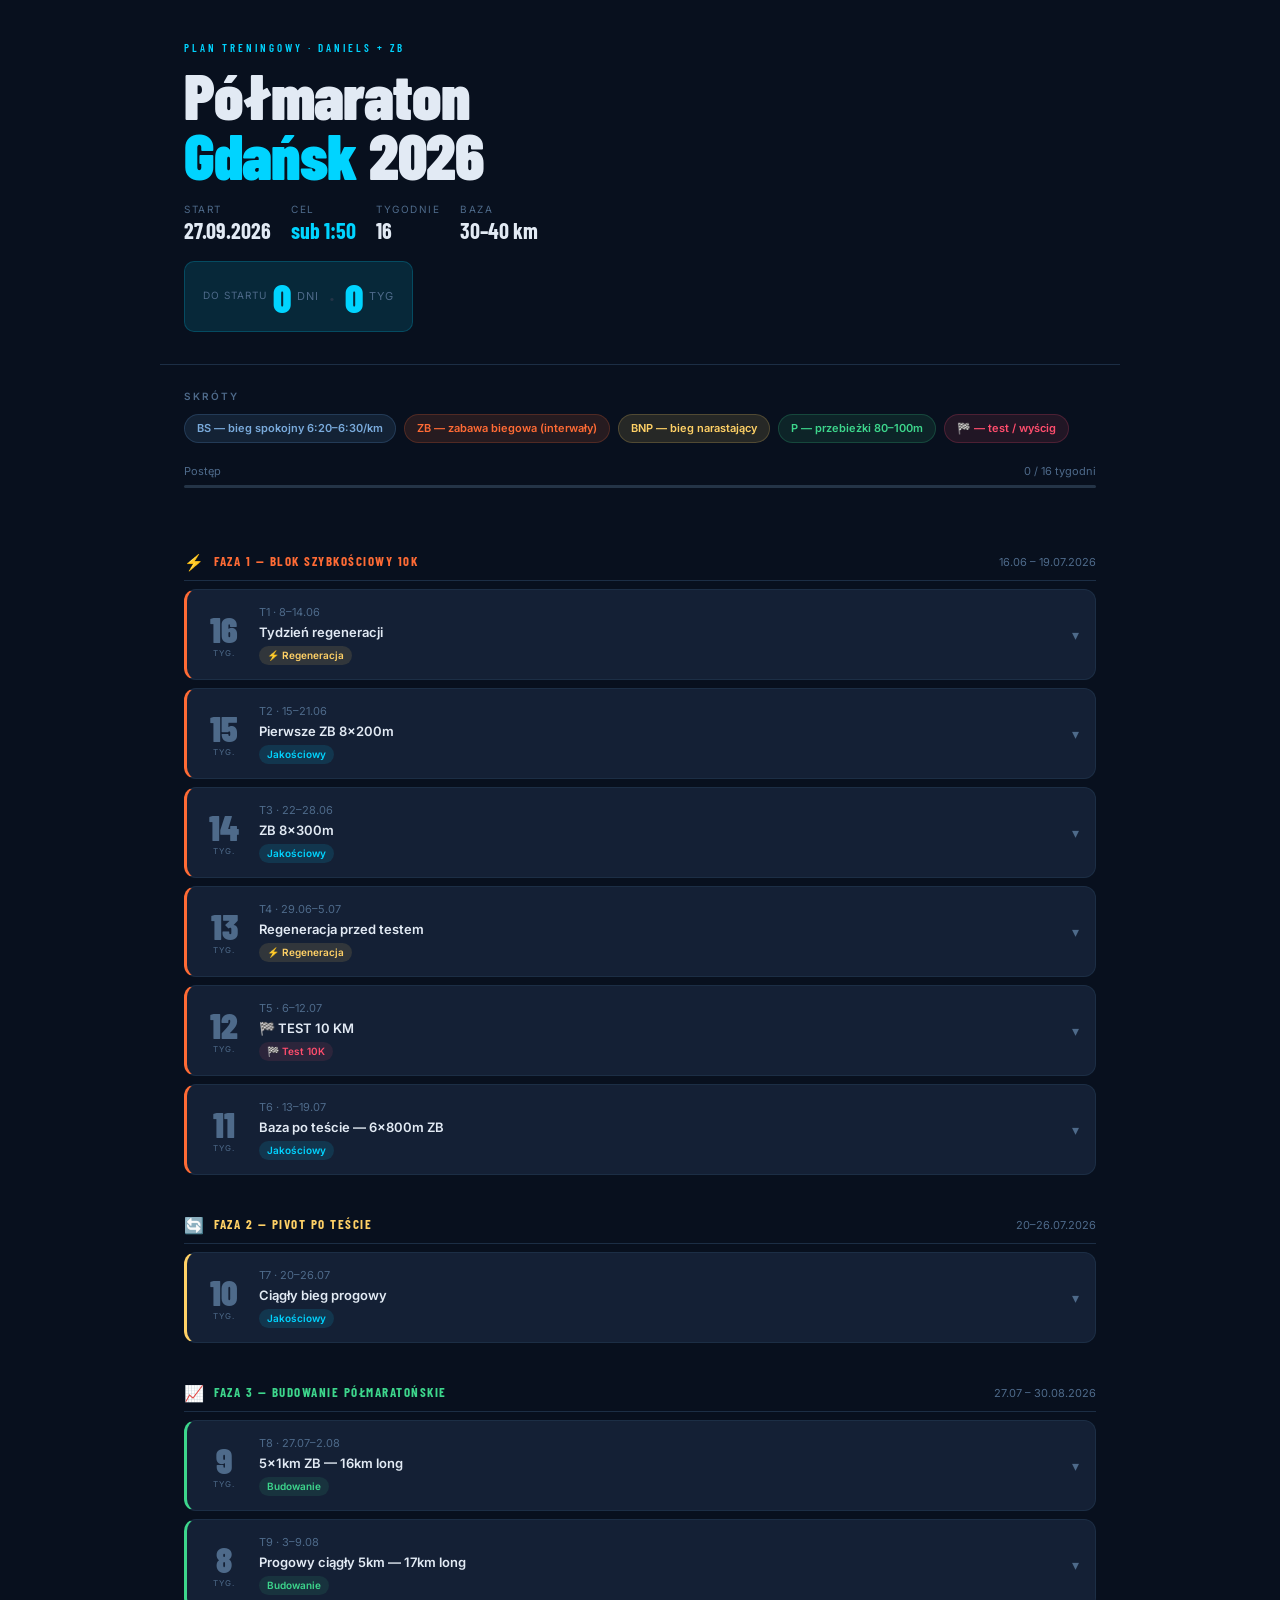
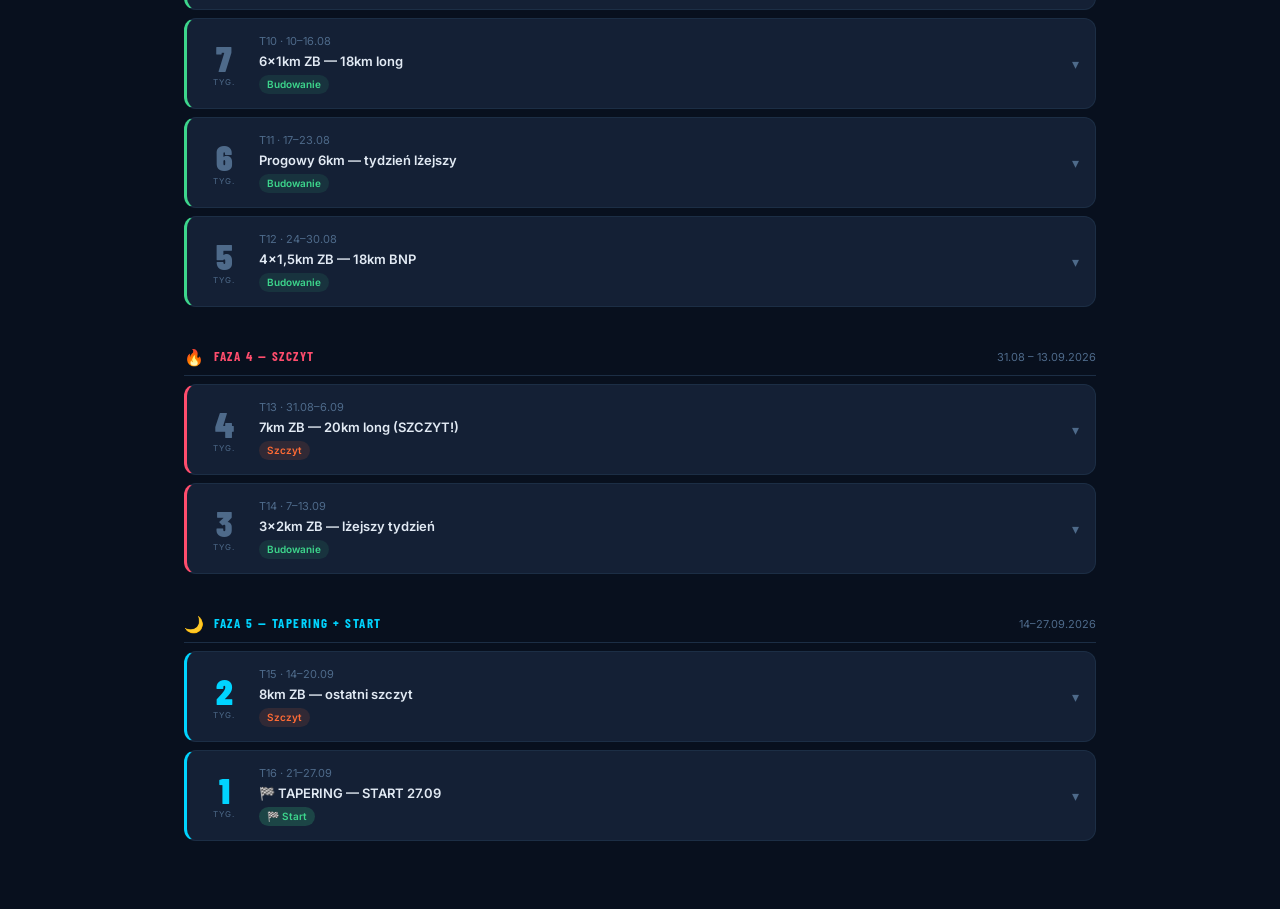
==== index.html @ 8abbd0eb "Inicjalizacja projektu." ====
<!DOCTYPE html>
<html lang="pl">
<head>
<meta charset="UTF-8">
<meta name="viewport" content="width=device-width, initial-scale=1.0">
<title>Półmaraton Gdański 2026 — Plan Treningowy</title>
<link rel="preconnect" href="https://fonts.googleapis.com">
<link href="https://fonts.googleapis.com/css2?family=Barlow+Condensed:wght@400;600;700;900&family=Inter:wght@400;500;600&display=swap" rel="stylesheet">
<link rel="stylesheet" href="css/base.css">
<link rel="stylesheet" href="css/header.css">
<link rel="stylesheet" href="css/plan.css">
</head>
<body>

<header class="site-header">
  <div class="eyebrow">Plan treningowy · Daniels + ZB</div>
  <h1>Półmaraton<br><em>Gdańsk</em> 2026</h1>

  <div class="header-meta">
    <div class="meta-item">
      <span class="meta-label">Start</span>
      <span class="meta-value">27.09.2026</span>
    </div>
    <div class="meta-item">
      <span class="meta-label">Cel</span>
      <span class="meta-value accent">sub 1:50</span>
    </div>
    <div class="meta-item">
      <span class="meta-label">Tygodnie</span>
      <span class="meta-value">16</span>
    </div>
    <div class="meta-item">
      <span class="meta-label">Baza</span>
      <span class="meta-value">30–40 km</span>
    </div>
  </div>

  <div class="countdown">
    <div>
      <div style="font-size:10px;color:var(--muted);text-transform:uppercase;letter-spacing:1px;margin-bottom:2px">do startu</div>
    </div>
    <div class="cd-num" id="cd-days">—</div>
    <div class="cd-unit">dni</div>
    <div class="cd-sep">·</div>
    <div class="cd-num" id="cd-weeks">—</div>
    <div class="cd-unit">tyg</div>
  </div>
</header>

<div class="legend">
  <div class="legend-title">Skróty</div>
  <div class="legend-grid">
    <span class="legend-chip chip-bs">BS — bieg spokojny 6:20–6:30/km</span>
    <span class="legend-chip chip-zb">ZB — zabawa biegowa (interwały)</span>
    <span class="legend-chip chip-bnp">BNP — bieg narastający</span>
    <span class="legend-chip chip-p">P — przebieżki 80–100m</span>
    <span class="legend-chip chip-test">🏁 — test / wyścig</span>
  </div>
</div>

<div class="progress-wrap">
  <div class="progress-labels">
    <span>Postęp</span>
    <span id="prog-text">0 / 16 tygodni</span>
  </div>
  <div class="progress-track">
    <div class="progress-fill" id="prog-fill" style="width:0%"></div>
  </div>
</div>

<main class="plan" id="plan"></main>

<script type="module" src="js/main.js"></script>
</body>
</html>
---- css/base.css ----
*, *::before, *::after { box-sizing: border-box; margin: 0; padding: 0; }

:root {
  --bg:         #08101E;
  --surface:    #0F1B2D;
  --card:       #142035;
  --border:     #1C2E45;
  --cyan:       #00D4FF;
  --cyan-dim:   rgba(0,212,255,0.12);
  --orange:     #FF6B35;
  --orange-dim: rgba(255,107,53,0.12);
  --green:      #3DD68C;
  --green-dim:  rgba(61,214,140,0.1);
  --yellow:     #FFD166;
  --yellow-dim: rgba(255,209,102,0.12);
  --red:        #FF4D6D;
  --red-dim:    rgba(255,77,109,0.1);
  --text:       #E2EAF4;
  --muted:      #4E6A8A;
  --subtle:     #243447;
}

body {
  background: var(--bg);
  color: var(--text);
  font-family: 'Inter', sans-serif;
  font-size: 14px;
  line-height: 1.5;
}

@media (prefers-reduced-motion: reduce) {
  * { transition: none !important; animation: none !important; }
}
---- css/header.css ----
/* ── HEADER ── */
.site-header {
  padding: 40px 24px 32px;
  max-width: 960px;
  margin: 0 auto;
  border-bottom: 1px solid var(--border);
}

.eyebrow {
  font-family: 'Barlow Condensed', sans-serif;
  font-size: 11px;
  font-weight: 600;
  letter-spacing: 3px;
  text-transform: uppercase;
  color: var(--cyan);
  margin-bottom: 8px;
}

h1 {
  font-family: 'Barlow Condensed', sans-serif;
  font-size: clamp(32px, 7vw, 64px);
  font-weight: 900;
  line-height: 0.95;
  letter-spacing: -1px;
  color: var(--text);
  margin-bottom: 16px;
}

h1 em {
  font-style: normal;
  color: var(--cyan);
}

.header-meta {
  display: flex;
  flex-wrap: wrap;
  gap: 20px;
  margin-top: 16px;
}

.meta-item {
  display: flex;
  flex-direction: column;
  gap: 2px;
}

.meta-label {
  font-size: 10px;
  text-transform: uppercase;
  letter-spacing: 1.5px;
  color: var(--muted);
}

.meta-value {
  font-family: 'Barlow Condensed', sans-serif;
  font-size: 22px;
  font-weight: 700;
  color: var(--text);
  line-height: 1;
}

.meta-value.accent { color: var(--cyan); }

/* ── COUNTDOWN ── */
.countdown {
  display: flex;
  align-items: center;
  gap: 6px;
  margin-top: 20px;
  padding: 12px 18px;
  background: var(--cyan-dim);
  border: 1px solid rgba(0,212,255,0.2);
  border-radius: 10px;
  width: fit-content;
}

.cd-num {
  font-family: 'Barlow Condensed', sans-serif;
  font-size: 40px;
  font-weight: 900;
  color: var(--cyan);
  line-height: 1;
}

.cd-unit {
  font-size: 11px;
  color: var(--muted);
  text-transform: uppercase;
  letter-spacing: 1px;
}

.cd-sep {
  font-family: 'Barlow Condensed', sans-serif;
  font-size: 30px;
  color: var(--subtle);
  margin: 0 4px;
}

/* ── LEGEND ── */
.legend {
  max-width: 960px;
  margin: 0 auto;
  padding: 24px 24px 0;
}

.legend-title {
  font-size: 10px;
  font-weight: 600;
  letter-spacing: 2px;
  text-transform: uppercase;
  color: var(--muted);
  margin-bottom: 10px;
}

.legend-grid {
  display: flex;
  flex-wrap: wrap;
  gap: 8px;
}

.legend-chip {
  padding: 5px 12px;
  border-radius: 20px;
  font-size: 11px;
  font-weight: 600;
  border: 1px solid transparent;
}

.chip-bs   { background: rgba(100,160,220,0.12); color: #7AABDC; border-color: rgba(100,160,220,0.2); }
.chip-zb   { background: var(--orange-dim); color: var(--orange); border-color: rgba(255,107,53,0.2); }
.chip-bnp  { background: var(--yellow-dim); color: var(--yellow); border-color: rgba(255,209,102,0.2); }
.chip-p    { background: var(--green-dim); color: var(--green); border-color: rgba(61,214,140,0.2); }
.chip-test { background: var(--red-dim); color: var(--red); border-color: rgba(255,77,109,0.2); }

/* ── PROGRESS ── */
.progress-wrap {
  max-width: 960px;
  margin: 20px auto 0;
  padding: 0 24px;
}

.progress-labels {
  display: flex;
  justify-content: space-between;
  font-size: 11px;
  color: var(--muted);
  margin-bottom: 6px;
}

.progress-track {
  height: 3px;
  background: var(--subtle);
  border-radius: 3px;
  overflow: hidden;
}

.progress-fill {
  height: 100%;
  background: linear-gradient(90deg, var(--cyan), var(--green));
  border-radius: 3px;
  transition: width .6s ease;
}

/* ── RESPONSIVE ── */
@media (max-width: 520px) {
  h1 { font-size: 36px; }
  .header-meta { gap: 14px; }
}
---- css/plan.css ----
/* ── FAZY ── */
.plan {
  max-width: 960px;
  margin: 0 auto;
  padding: 24px 24px 60px;
}

.phase-header {
  display: flex;
  align-items: center;
  gap: 10px;
  padding: 10px 0 6px;
  margin-top: 28px;
  margin-bottom: 8px;
  border-bottom: 1px solid var(--border);
}

.phase-icon {
  font-size: 16px;
}

.phase-title {
  font-family: 'Barlow Condensed', sans-serif;
  font-size: 13px;
  font-weight: 700;
  letter-spacing: 1.5px;
  text-transform: uppercase;
}

.phase-1 .phase-title { color: var(--orange); }
.phase-2 .phase-title { color: var(--yellow); }
.phase-3 .phase-title { color: var(--green); }
.phase-4 .phase-title { color: var(--red); }
.phase-5 .phase-title { color: var(--cyan); }

.p1.phase-header .phase-title { color: var(--orange); }
.p2.phase-header .phase-title { color: var(--yellow); }
.p3.phase-header .phase-title { color: var(--green); }
.p4.phase-header .phase-title { color: var(--red); }
.p5.phase-header .phase-title { color: var(--cyan); }

/* ── WEEK CARD ── */
.week-card {
  background: var(--card);
  border: 1px solid var(--border);
  border-radius: 12px;
  margin-bottom: 8px;
  overflow: hidden;
  transition: border-color .2s;
}

.week-card:hover { border-color: var(--subtle); }
.week-card.current { border-color: var(--cyan); box-shadow: 0 0 0 1px var(--cyan-dim), 0 4px 20px rgba(0,212,255,.06); }
.week-card.done { opacity: .45; }

.week-card.p1 { border-left: 3px solid var(--orange); }
.week-card.p2 { border-left: 3px solid var(--yellow); }
.week-card.p3 { border-left: 3px solid var(--green); }
.week-card.p4 { border-left: 3px solid var(--red); }
.week-card.p5 { border-left: 3px solid var(--cyan); }

.week-header {
  display: flex;
  align-items: center;
  gap: 14px;
  padding: 14px 16px;
  cursor: pointer;
  user-select: none;
}

.week-num {
  font-family: 'Barlow Condensed', sans-serif;
  font-size: 36px;
  font-weight: 900;
  color: var(--muted);
  line-height: 1;
  min-width: 42px;
  text-align: center;
}

.week-card.current .week-num { color: var(--cyan); }
.week-card.p5 .week-num { color: var(--cyan); }

.week-num-sub {
  font-size: 8px;
  text-transform: uppercase;
  letter-spacing: 1px;
  color: var(--muted);
  text-align: center;
}

.week-meta {
  flex: 1;
}

.week-dates {
  font-size: 11px;
  color: var(--muted);
  margin-bottom: 2px;
}

.week-label {
  font-size: 13px;
  font-weight: 600;
  color: var(--text);
}

.week-badges {
  display: flex;
  gap: 5px;
  flex-wrap: wrap;
  margin-top: 4px;
}

.badge {
  font-size: 10px;
  font-weight: 600;
  padding: 2px 8px;
  border-radius: 20px;
}

.badge-regen  { background: var(--yellow-dim); color: var(--yellow); }
.badge-jak    { background: var(--cyan-dim); color: var(--cyan); }
.badge-bud    { background: var(--green-dim); color: var(--green); }
.badge-szczyt { background: var(--orange-dim); color: var(--orange); }
.badge-test   { background: var(--red-dim); color: var(--red); }
.badge-start  { background: rgba(61,214,140,.2); color: var(--green); }
.badge-now    { background: var(--cyan); color: var(--bg); }
.badge-done   { background: var(--subtle); color: var(--muted); }

.chevron {
  color: var(--muted);
  font-size: 14px;
  transition: transform .25s;
  flex-shrink: 0;
}

.week-card.open .chevron { transform: rotate(180deg); }

/* ── WEEK BODY ── */
.week-body {
  display: none;
  border-top: 1px solid var(--border);
  padding: 14px 16px 16px;
}

.week-card.open .week-body { display: block; }

.days-grid {
  display: grid;
  grid-template-columns: repeat(auto-fit, minmax(180px, 1fr));
  gap: 8px;
  margin-bottom: 10px;
}

.day-cell {
  background: var(--surface);
  border: 1px solid var(--border);
  border-radius: 8px;
  padding: 10px 12px;
}

.day-cell.rest {
  opacity: .35;
  background: transparent;
  border-style: dashed;
}

.day-cell.key {
  border-top: 2px solid var(--orange);
}

.day-cell.race {
  border-top: 2px solid var(--yellow);
  background: rgba(255,209,102,.04);
}

.day-name {
  font-size: 10px;
  font-weight: 600;
  letter-spacing: 1.5px;
  text-transform: uppercase;
  color: var(--muted);
  margin-bottom: 6px;
}

.day-content {
  font-size: 12px;
  color: var(--text);
  line-height: 1.55;
  white-space: pre-line;
}

.done-btn {
  background: none;
  border: 1px solid var(--subtle);
  color: var(--muted);
  font-size: 11px;
  font-family: 'Inter', sans-serif;
  padding: 5px 14px;
  border-radius: 6px;
  cursor: pointer;
  transition: all .2s;
}

.done-btn:hover { border-color: var(--green); color: var(--green); }
.week-card.done .done-btn { border-color: var(--green); color: var(--green); background: var(--green-dim); }

/* ── RESPONSIVE ── */
@media (max-width: 520px) {
  .days-grid { grid-template-columns: 1fr 1fr; }
}
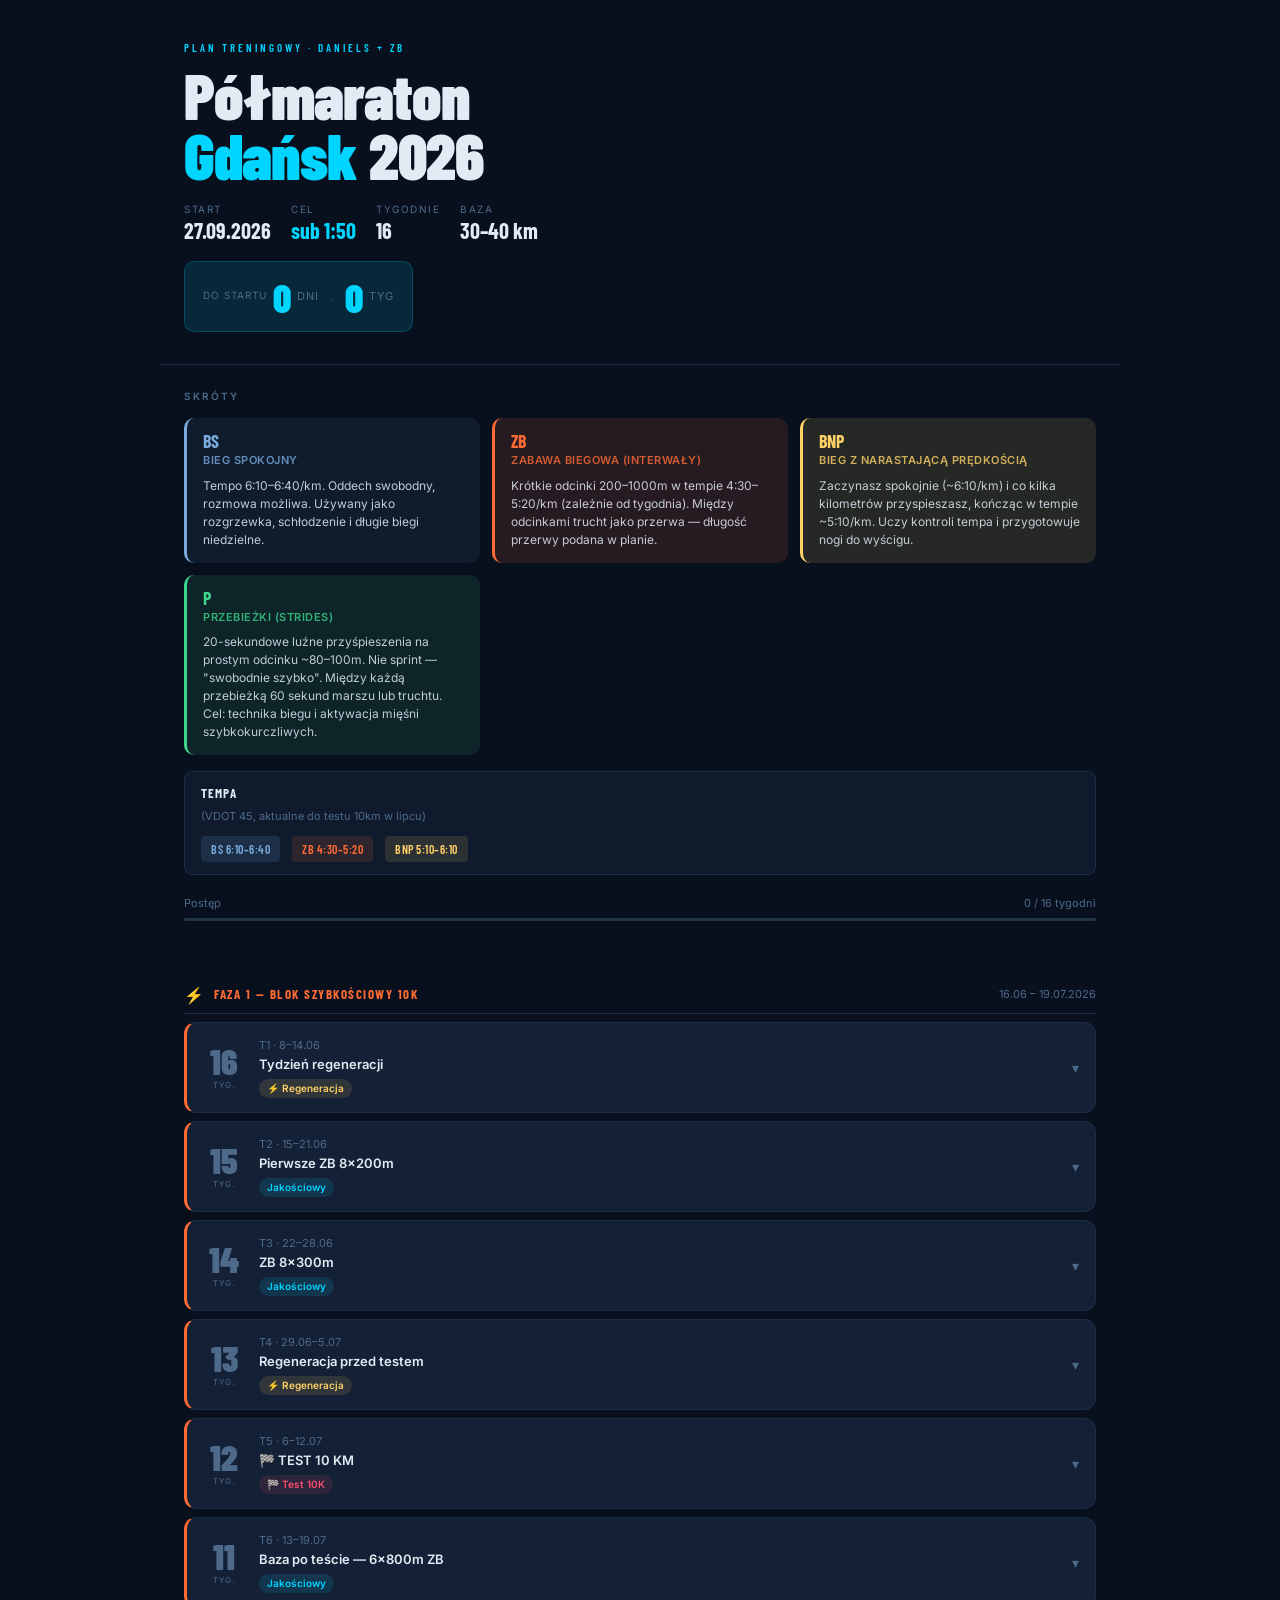
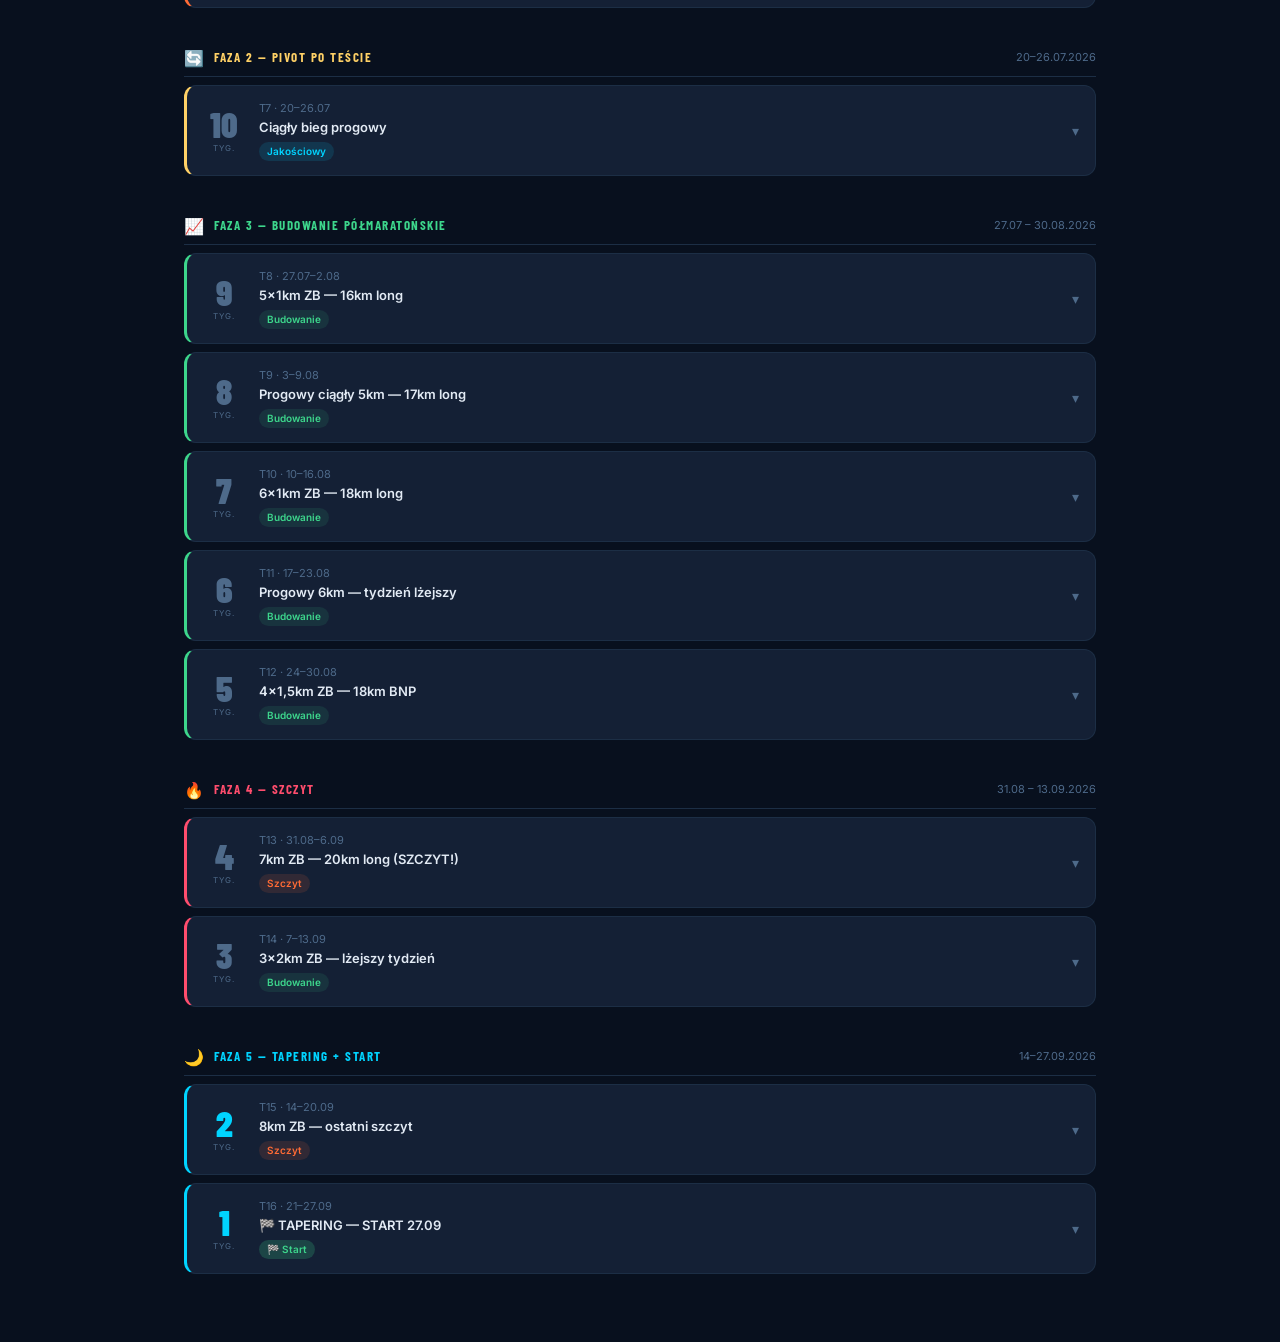
==== commit 23d59412: "Legenda dodana do strony" ====
--- a/index.html
+++ b/index.html
@@ -4,6 +4,10 @@
 <meta charset="UTF-8">
 <meta name="viewport" content="width=device-width, initial-scale=1.0">
 <title>Półmaraton Gdański 2026 — Plan Treningowy</title>
+<link rel="icon" type="image/svg+xml" href="favicon.svg">
+<link rel="manifest" href="manifest.json">
+<link rel="apple-touch-icon" href="icon.png">
+<meta name="theme-color" content="#00D4FF">
 <link rel="preconnect" href="https://fonts.googleapis.com">
 <link href="https://fonts.googleapis.com/css2?family=Barlow+Condensed:wght@400;600;700;900&family=Inter:wght@400;500;600&display=swap" rel="stylesheet">
 <link rel="stylesheet" href="css/base.css">
@@ -49,12 +53,34 @@
 
 <div class="legend">
   <div class="legend-title">Skróty</div>
-  <div class="legend-grid">
-    <span class="legend-chip chip-bs">BS — bieg spokojny 6:20–6:30/km</span>
-    <span class="legend-chip chip-zb">ZB — zabawa biegowa (interwały)</span>
-    <span class="legend-chip chip-bnp">BNP — bieg narastający</span>
-    <span class="legend-chip chip-p">P — przebieżki 80–100m</span>
-    <span class="legend-chip chip-test">🏁 — test / wyścig</span>
+  <div class="legend-cards">
+    <div class="legend-card card-bs">
+      <div class="legend-abbr">BS</div>
+      <div class="legend-name">bieg spokojny</div>
+      <div class="legend-desc">Tempo 6:10–6:40/km. Oddech swobodny, rozmowa możliwa. Używany jako rozgrzewka, schłodzenie i długie biegi niedzielne.</div>
+    </div>
+    <div class="legend-card card-zb">
+      <div class="legend-abbr">ZB</div>
+      <div class="legend-name">zabawa biegowa (interwały)</div>
+      <div class="legend-desc">Krótkie odcinki 200–1000m w tempie 4:30–5:20/km (zależnie od tygodnia). Między odcinkami trucht jako przerwa — długość przerwy podana w planie.</div>
+    </div>
+    <div class="legend-card card-bnp">
+      <div class="legend-abbr">BNP</div>
+      <div class="legend-name">bieg z narastającą prędkością</div>
+      <div class="legend-desc">Zaczynasz spokojnie (~6:10/km) i co kilka kilometrów przyspieszasz, kończąc w tempie ~5:10/km. Uczy kontroli tempa i przygotowuje nogi do wyścigu.</div>
+    </div>
+    <div class="legend-card card-p">
+      <div class="legend-abbr">P</div>
+      <div class="legend-name">przebieżki (strides)</div>
+      <div class="legend-desc">20-sekundowe luźne przyśpieszenia na prostym odcinku ~80–100m. Nie sprint — "swobodnie szybko". Między każdą przebieżką 60 sekund marszu lub truchtu. Cel: technika biegu i aktywacja mięśni szybkokurczliwych.</div>
+    </div>
+  </div>
+  <div class="legend-paces">
+    <span class="legend-paces-label">Tempa</span>
+    <span class="legend-paces-note">(VDOT 45, aktualne do testu 10km w lipcu)</span>
+    <span class="pace-chip pace-bs">BS 6:10–6:40</span>
+    <span class="pace-chip pace-zb">ZB 4:30–5:20</span>
+    <span class="pace-chip pace-bnp">BNP 5:10–6:10</span>
   </div>
 </div>
 
--- a/css/header.css
+++ b/css/header.css
@@ -109,28 +109,126 @@
   letter-spacing: 2px;
   text-transform: uppercase;
   color: var(--muted);
-  margin-bottom: 10px;
-}
-
-.legend-grid {
+  margin-bottom: 14px;
+}
+
+.legend-cards {
+  display: grid;
+  grid-template-columns: repeat(auto-fit, minmax(220px, 1fr));
+  gap: 12px;
+}
+
+.legend-card {
+  padding: 14px 16px;
+  border-radius: 10px;
+  border-left: 3px solid;
+}
+
+.legend-abbr {
+  font-family: 'Barlow Condensed', sans-serif;
+  font-size: 18px;
+  font-weight: 700;
+  line-height: 1;
+}
+
+.legend-name {
+  font-size: 11px;
+  font-weight: 600;
+  text-transform: uppercase;
+  letter-spacing: 0.5px;
+  margin-top: 2px;
+  opacity: 0.8;
+}
+
+.legend-desc {
+  font-size: 12px;
+  line-height: 1.5;
+  color: var(--text);
+  margin-top: 8px;
+  opacity: 0.85;
+}
+
+.card-bs {
+  background: rgba(100,160,220,0.08);
+  border-color: #7AABDC;
+}
+.card-bs .legend-abbr,
+.card-bs .legend-name { color: #7AABDC; }
+
+.card-zb {
+  background: var(--orange-dim);
+  border-color: var(--orange);
+}
+.card-zb .legend-abbr,
+.card-zb .legend-name { color: var(--orange); }
+
+.card-bnp {
+  background: var(--yellow-dim);
+  border-color: var(--yellow);
+}
+.card-bnp .legend-abbr,
+.card-bnp .legend-name { color: var(--yellow); }
+
+.card-p {
+  background: var(--green-dim);
+  border-color: var(--green);
+}
+.card-p .legend-abbr,
+.card-p .legend-name { color: var(--green); }
+
+/* ── PACES SUMMARY ── */
+.legend-paces {
   display: flex;
   flex-wrap: wrap;
-  gap: 8px;
-}
-
-.legend-chip {
-  padding: 5px 12px;
-  border-radius: 20px;
-  font-size: 11px;
-  font-weight: 600;
-  border: 1px solid transparent;
-}
-
-.chip-bs   { background: rgba(100,160,220,0.12); color: #7AABDC; border-color: rgba(100,160,220,0.2); }
-.chip-zb   { background: var(--orange-dim); color: var(--orange); border-color: rgba(255,107,53,0.2); }
-.chip-bnp  { background: var(--yellow-dim); color: var(--yellow); border-color: rgba(255,209,102,0.2); }
-.chip-p    { background: var(--green-dim); color: var(--green); border-color: rgba(61,214,140,0.2); }
-.chip-test { background: var(--red-dim); color: var(--red); border-color: rgba(255,77,109,0.2); }
+  align-items: center;
+  gap: 8px 12px;
+  margin-top: 16px;
+  padding: 12px 16px;
+  background: var(--surface);
+  border: 1px solid var(--border);
+  border-radius: 8px;
+}
+
+.legend-paces-label {
+  font-family: 'Barlow Condensed', sans-serif;
+  font-size: 13px;
+  font-weight: 700;
+  color: var(--text);
+  text-transform: uppercase;
+  letter-spacing: 1px;
+}
+
+.legend-paces-note {
+  font-size: 11px;
+  color: var(--muted);
+  flex-basis: 100%;
+  margin-top: -4px;
+  margin-bottom: 4px;
+}
+
+.pace-chip {
+  padding: 4px 10px;
+  border-radius: 4px;
+  font-size: 12px;
+  font-weight: 600;
+  font-family: 'Barlow Condensed', sans-serif;
+  letter-spacing: 0.5px;
+}
+
+.pace-bs {
+  background: rgba(100,160,220,0.15);
+  color: #7AABDC;
+}
+
+.pace-zb {
+  background: var(--orange-dim);
+  color: var(--orange);
+}
+
+.pace-bnp {
+  background: var(--yellow-dim);
+  color: var(--yellow);
+}
 
 /* ── PROGRESS ── */
 .progress-wrap {
@@ -165,4 +263,7 @@
 @media (max-width: 520px) {
   h1 { font-size: 36px; }
   .header-meta { gap: 14px; }
-}
+  .legend-cards { grid-template-columns: 1fr; }
+  .legend-paces { gap: 6px 10px; }
+  .pace-chip { font-size: 11px; padding: 3px 8px; }
+}
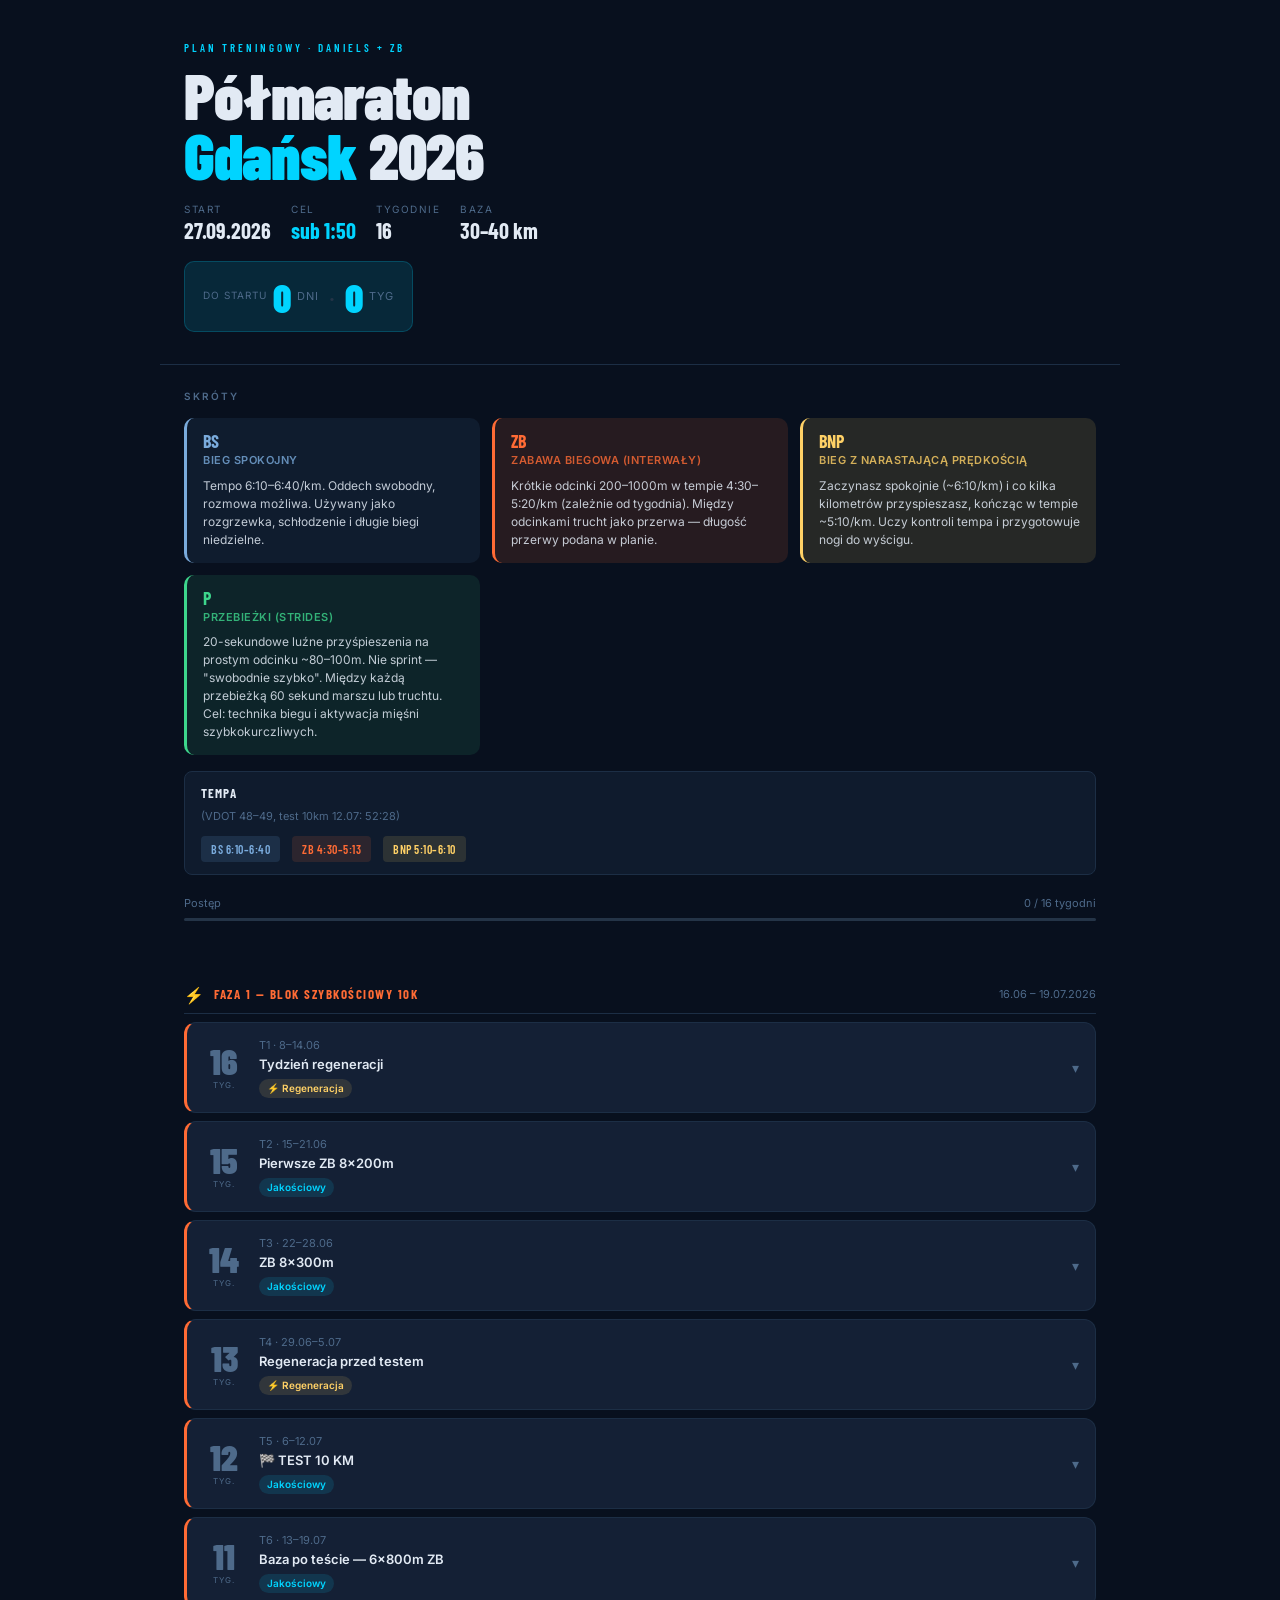
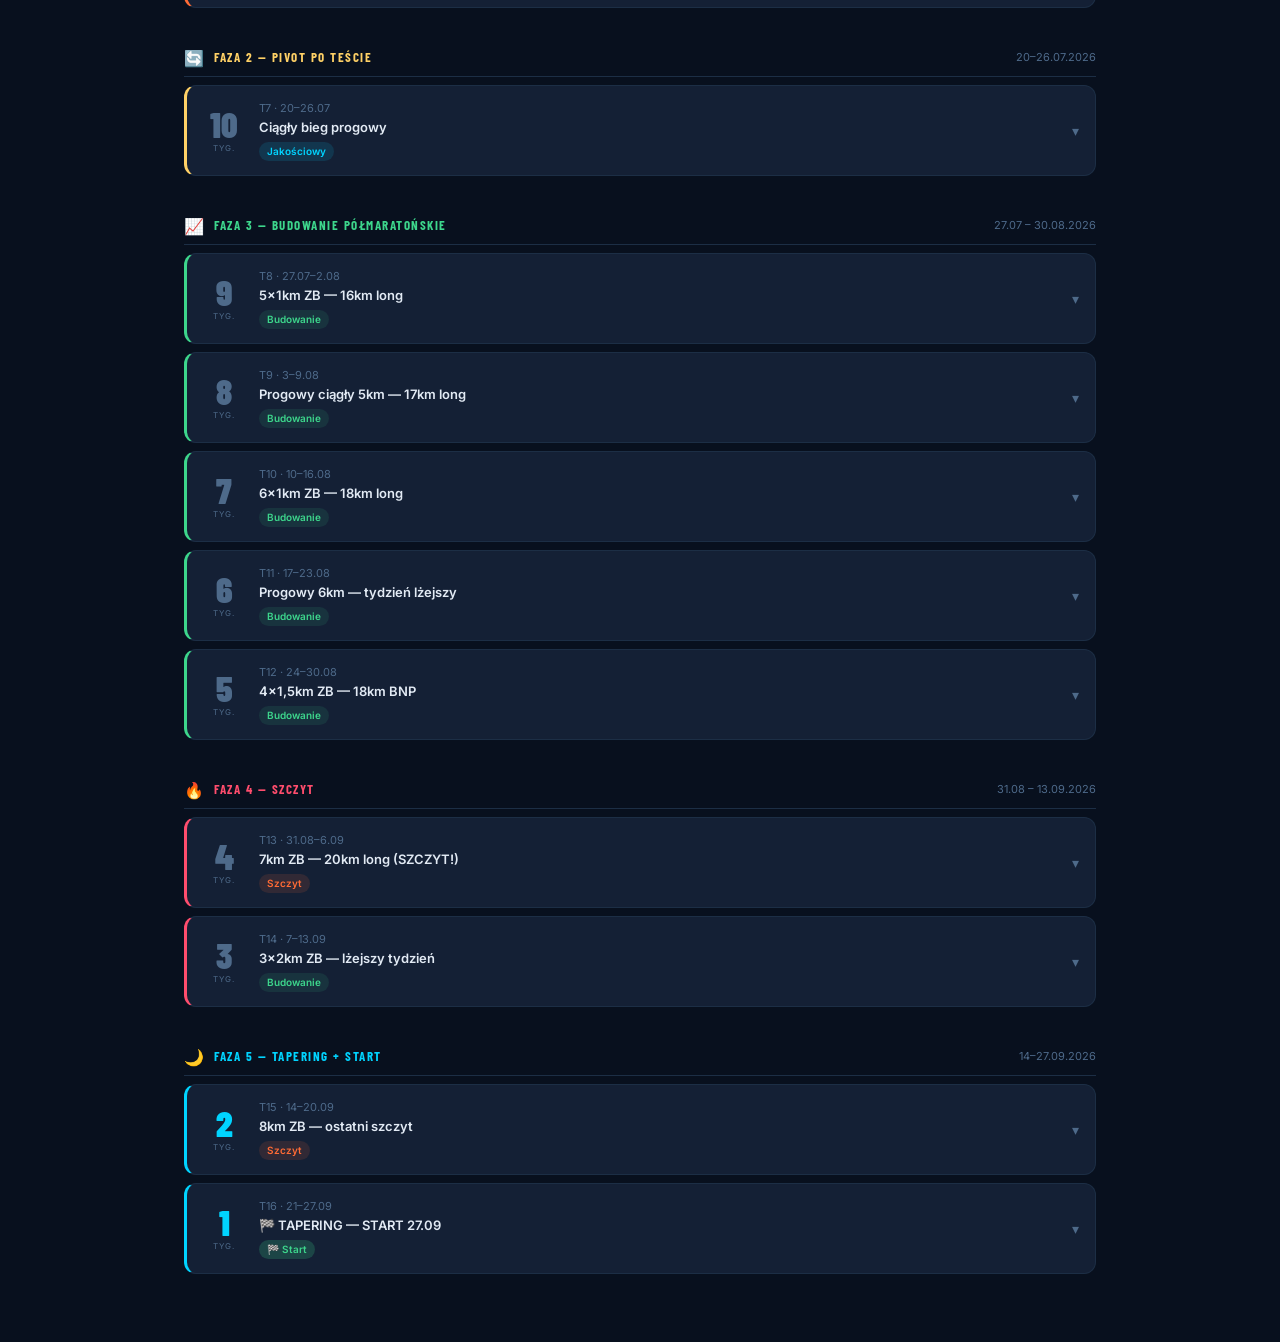
==== commit 4ca4bf7f: "Update training paces based on 10km test result (52:28, VDOT 48-49) Co-Authored-By: Claude Opus 4.5 " ====
--- a/index.html
+++ b/index.html
@@ -77,9 +77,9 @@
   </div>
   <div class="legend-paces">
     <span class="legend-paces-label">Tempa</span>
-    <span class="legend-paces-note">(VDOT 45, aktualne do testu 10km w lipcu)</span>
+    <span class="legend-paces-note">(VDOT 48–49, test 10km 12.07: 52:28)</span>
     <span class="pace-chip pace-bs">BS 6:10–6:40</span>
-    <span class="pace-chip pace-zb">ZB 4:30–5:20</span>
+    <span class="pace-chip pace-zb">ZB 4:30–5:13</span>
     <span class="pace-chip pace-bnp">BNP 5:10–6:10</span>
   </div>
 </div>
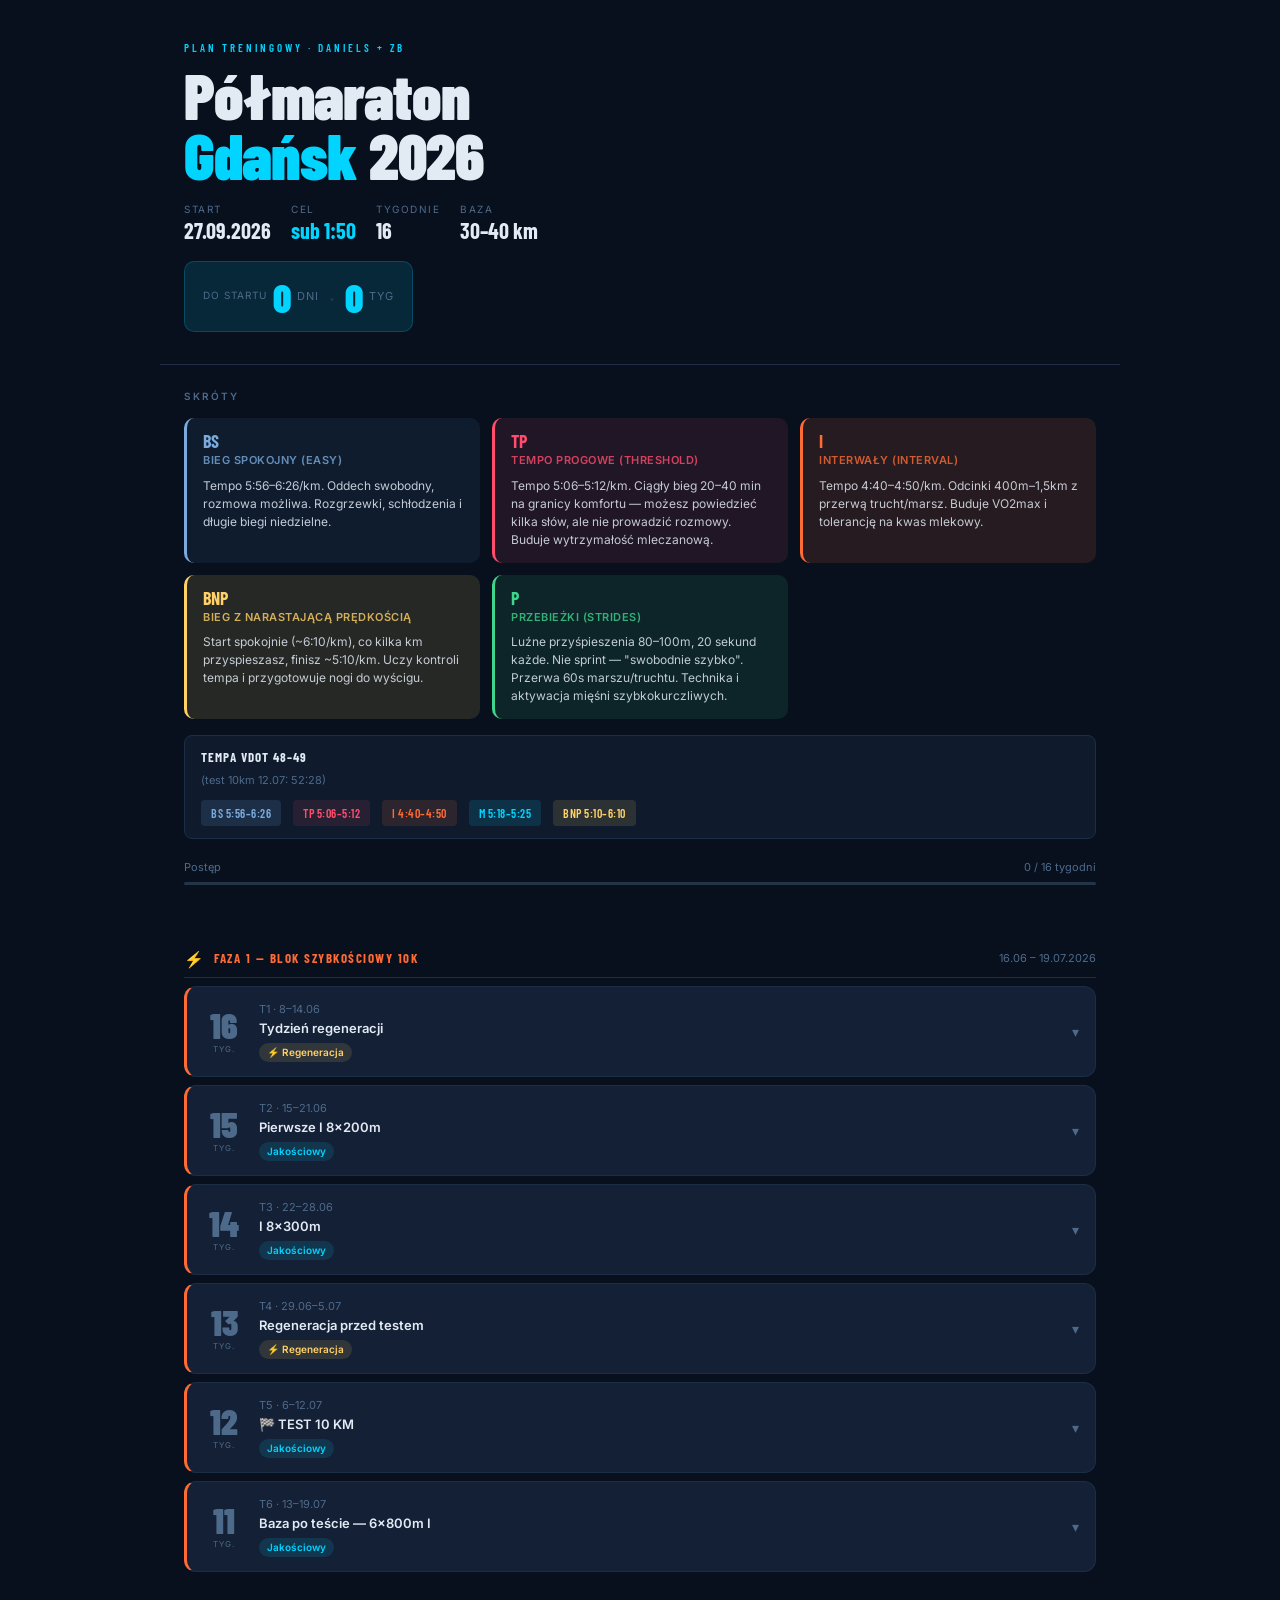
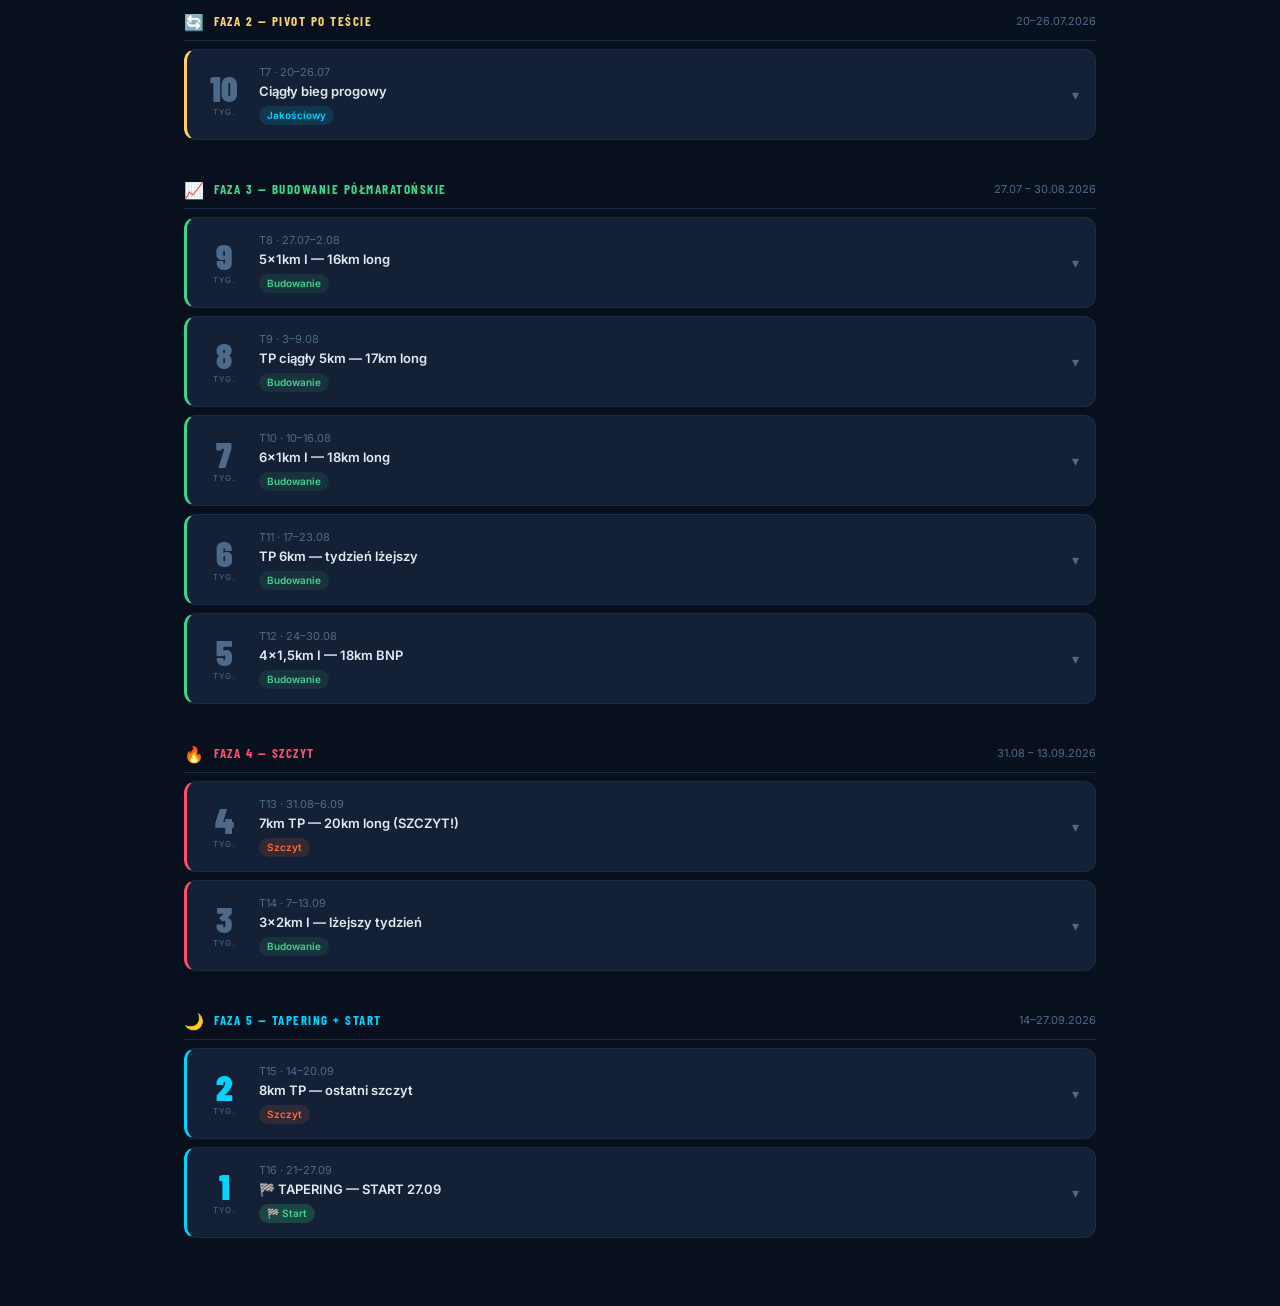
==== commit 0b4e7386: "Nowe definicje temp zgodnie z tym co wyszło na teście i metodą J. Danielsa" ====
--- a/index.html
+++ b/index.html
@@ -56,30 +56,37 @@
   <div class="legend-cards">
     <div class="legend-card card-bs">
       <div class="legend-abbr">BS</div>
-      <div class="legend-name">bieg spokojny</div>
-      <div class="legend-desc">Tempo 6:10–6:40/km. Oddech swobodny, rozmowa możliwa. Używany jako rozgrzewka, schłodzenie i długie biegi niedzielne.</div>
+      <div class="legend-name">bieg spokojny (Easy)</div>
+      <div class="legend-desc">Tempo 5:56–6:26/km. Oddech swobodny, rozmowa możliwa. Rozgrzewki, schłodzenia i długie biegi niedzielne.</div>
     </div>
-    <div class="legend-card card-zb">
-      <div class="legend-abbr">ZB</div>
-      <div class="legend-name">zabawa biegowa (interwały)</div>
-      <div class="legend-desc">Krótkie odcinki 200–1000m w tempie 4:30–5:20/km (zależnie od tygodnia). Między odcinkami trucht jako przerwa — długość przerwy podana w planie.</div>
+    <div class="legend-card card-tp">
+      <div class="legend-abbr">TP</div>
+      <div class="legend-name">tempo progowe (Threshold)</div>
+      <div class="legend-desc">Tempo 5:06–5:12/km. Ciągły bieg 20–40 min na granicy komfortu — możesz powiedzieć kilka słów, ale nie prowadzić rozmowy. Buduje wytrzymałość mleczanową.</div>
+    </div>
+    <div class="legend-card card-i">
+      <div class="legend-abbr">I</div>
+      <div class="legend-name">interwały (Interval)</div>
+      <div class="legend-desc">Tempo 4:40–4:50/km. Odcinki 400m–1,5km z przerwą trucht/marsz. Buduje VO2max i tolerancję na kwas mlekowy.</div>
     </div>
     <div class="legend-card card-bnp">
       <div class="legend-abbr">BNP</div>
       <div class="legend-name">bieg z narastającą prędkością</div>
-      <div class="legend-desc">Zaczynasz spokojnie (~6:10/km) i co kilka kilometrów przyspieszasz, kończąc w tempie ~5:10/km. Uczy kontroli tempa i przygotowuje nogi do wyścigu.</div>
+      <div class="legend-desc">Start spokojnie (~6:10/km), co kilka km przyspieszasz, finisz ~5:10/km. Uczy kontroli tempa i przygotowuje nogi do wyścigu.</div>
     </div>
     <div class="legend-card card-p">
       <div class="legend-abbr">P</div>
-      <div class="legend-name">przebieżki (strides)</div>
-      <div class="legend-desc">20-sekundowe luźne przyśpieszenia na prostym odcinku ~80–100m. Nie sprint — "swobodnie szybko". Między każdą przebieżką 60 sekund marszu lub truchtu. Cel: technika biegu i aktywacja mięśni szybkokurczliwych.</div>
+      <div class="legend-name">przebieżki (Strides)</div>
+      <div class="legend-desc">Luźne przyśpieszenia 80–100m, 20 sekund każde. Nie sprint — "swobodnie szybko". Przerwa 60s marszu/truchtu. Technika i aktywacja mięśni szybkokurczliwych.</div>
     </div>
   </div>
   <div class="legend-paces">
-    <span class="legend-paces-label">Tempa</span>
-    <span class="legend-paces-note">(VDOT 48–49, test 10km 12.07: 52:28)</span>
-    <span class="pace-chip pace-bs">BS 6:10–6:40</span>
-    <span class="pace-chip pace-zb">ZB 4:30–5:13</span>
+    <span class="legend-paces-label">Tempa VDOT 48–49</span>
+    <span class="legend-paces-note">(test 10km 12.07: 52:28)</span>
+    <span class="pace-chip pace-bs">BS 5:56–6:26</span>
+    <span class="pace-chip pace-tp">TP 5:06–5:12</span>
+    <span class="pace-chip pace-i">I 4:40–4:50</span>
+    <span class="pace-chip pace-m">M 5:18–5:25</span>
     <span class="pace-chip pace-bnp">BNP 5:10–6:10</span>
   </div>
 </div>
--- a/css/header.css
+++ b/css/header.css
@@ -155,12 +155,19 @@
 .card-bs .legend-abbr,
 .card-bs .legend-name { color: #7AABDC; }
 
-.card-zb {
+.card-tp {
+  background: var(--red-dim);
+  border-color: var(--red);
+}
+.card-tp .legend-abbr,
+.card-tp .legend-name { color: var(--red); }
+
+.card-i {
   background: var(--orange-dim);
   border-color: var(--orange);
 }
-.card-zb .legend-abbr,
-.card-zb .legend-name { color: var(--orange); }
+.card-i .legend-abbr,
+.card-i .legend-name { color: var(--orange); }
 
 .card-bnp {
   background: var(--yellow-dim);
@@ -220,9 +227,19 @@
   color: #7AABDC;
 }
 
-.pace-zb {
+.pace-tp {
+  background: var(--red-dim);
+  color: var(--red);
+}
+
+.pace-i {
   background: var(--orange-dim);
   color: var(--orange);
+}
+
+.pace-m {
+  background: var(--cyan-dim);
+  color: var(--cyan);
 }
 
 .pace-bnp {
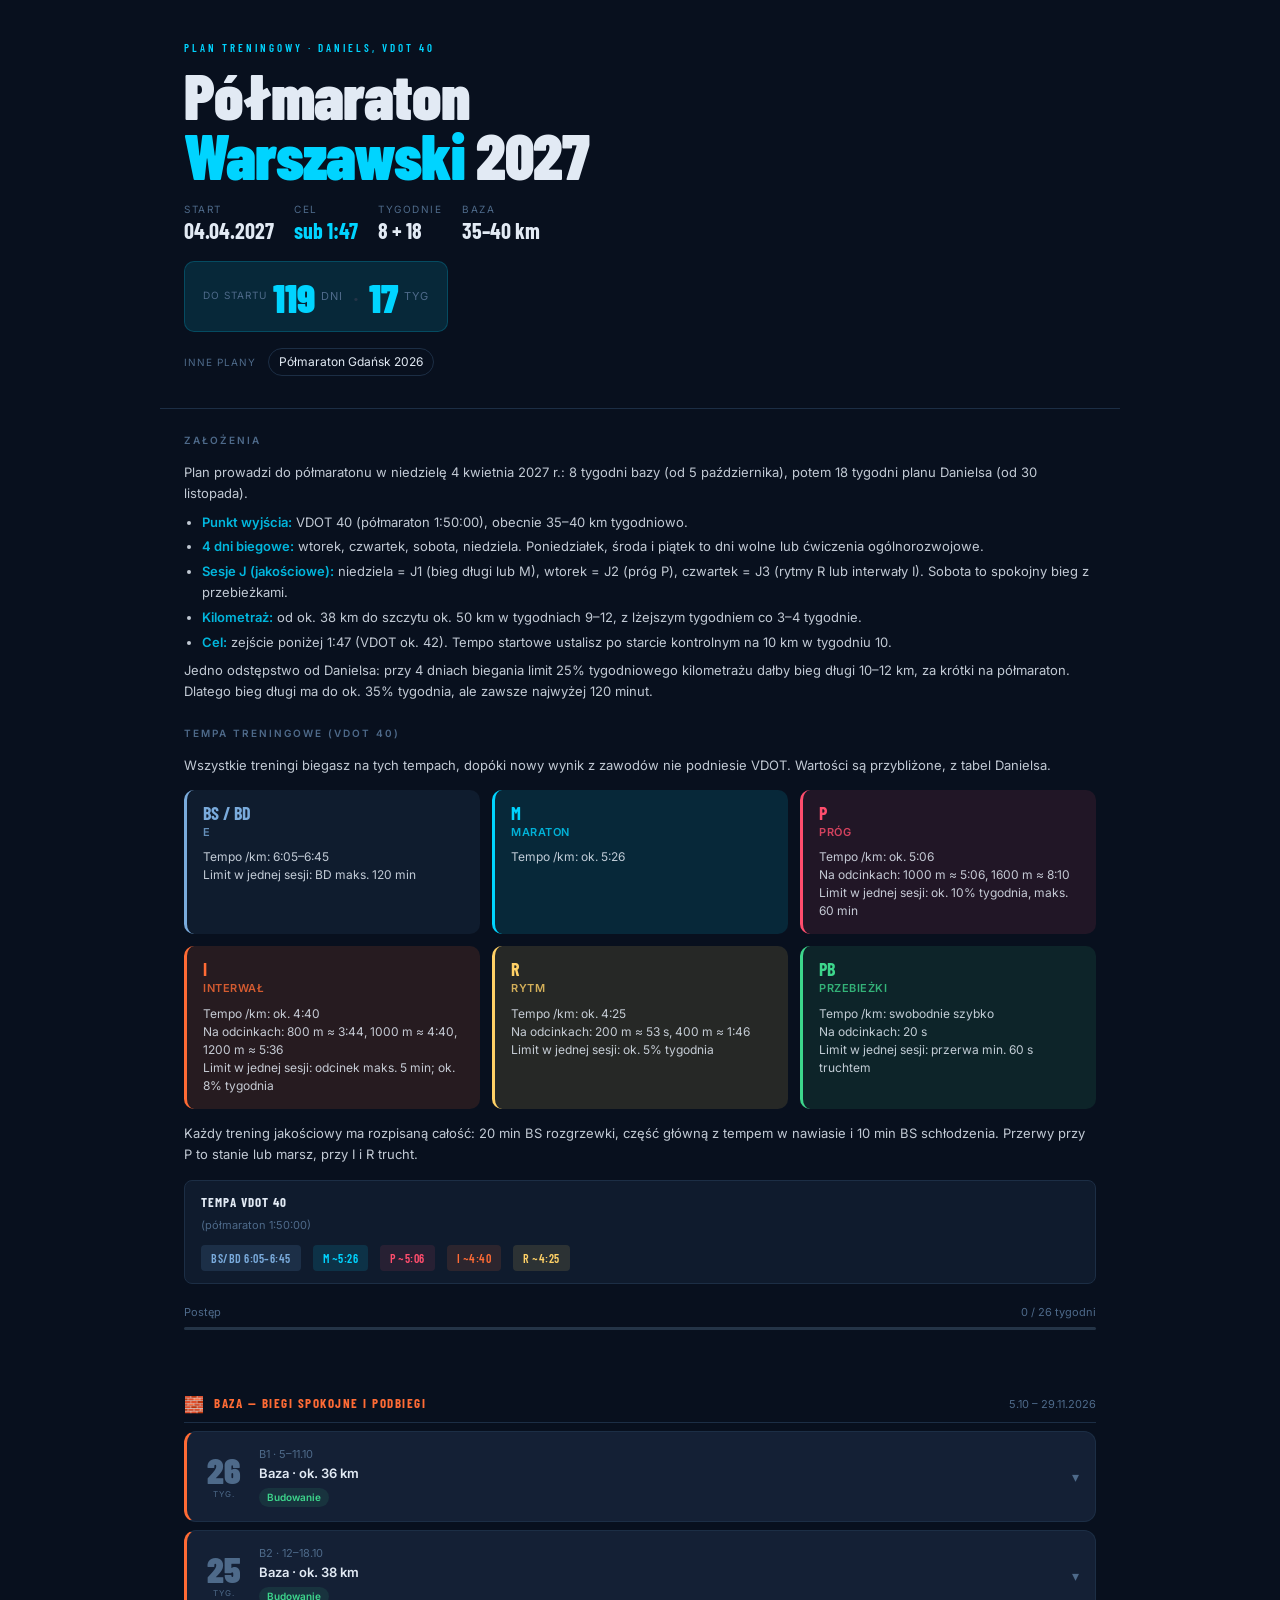
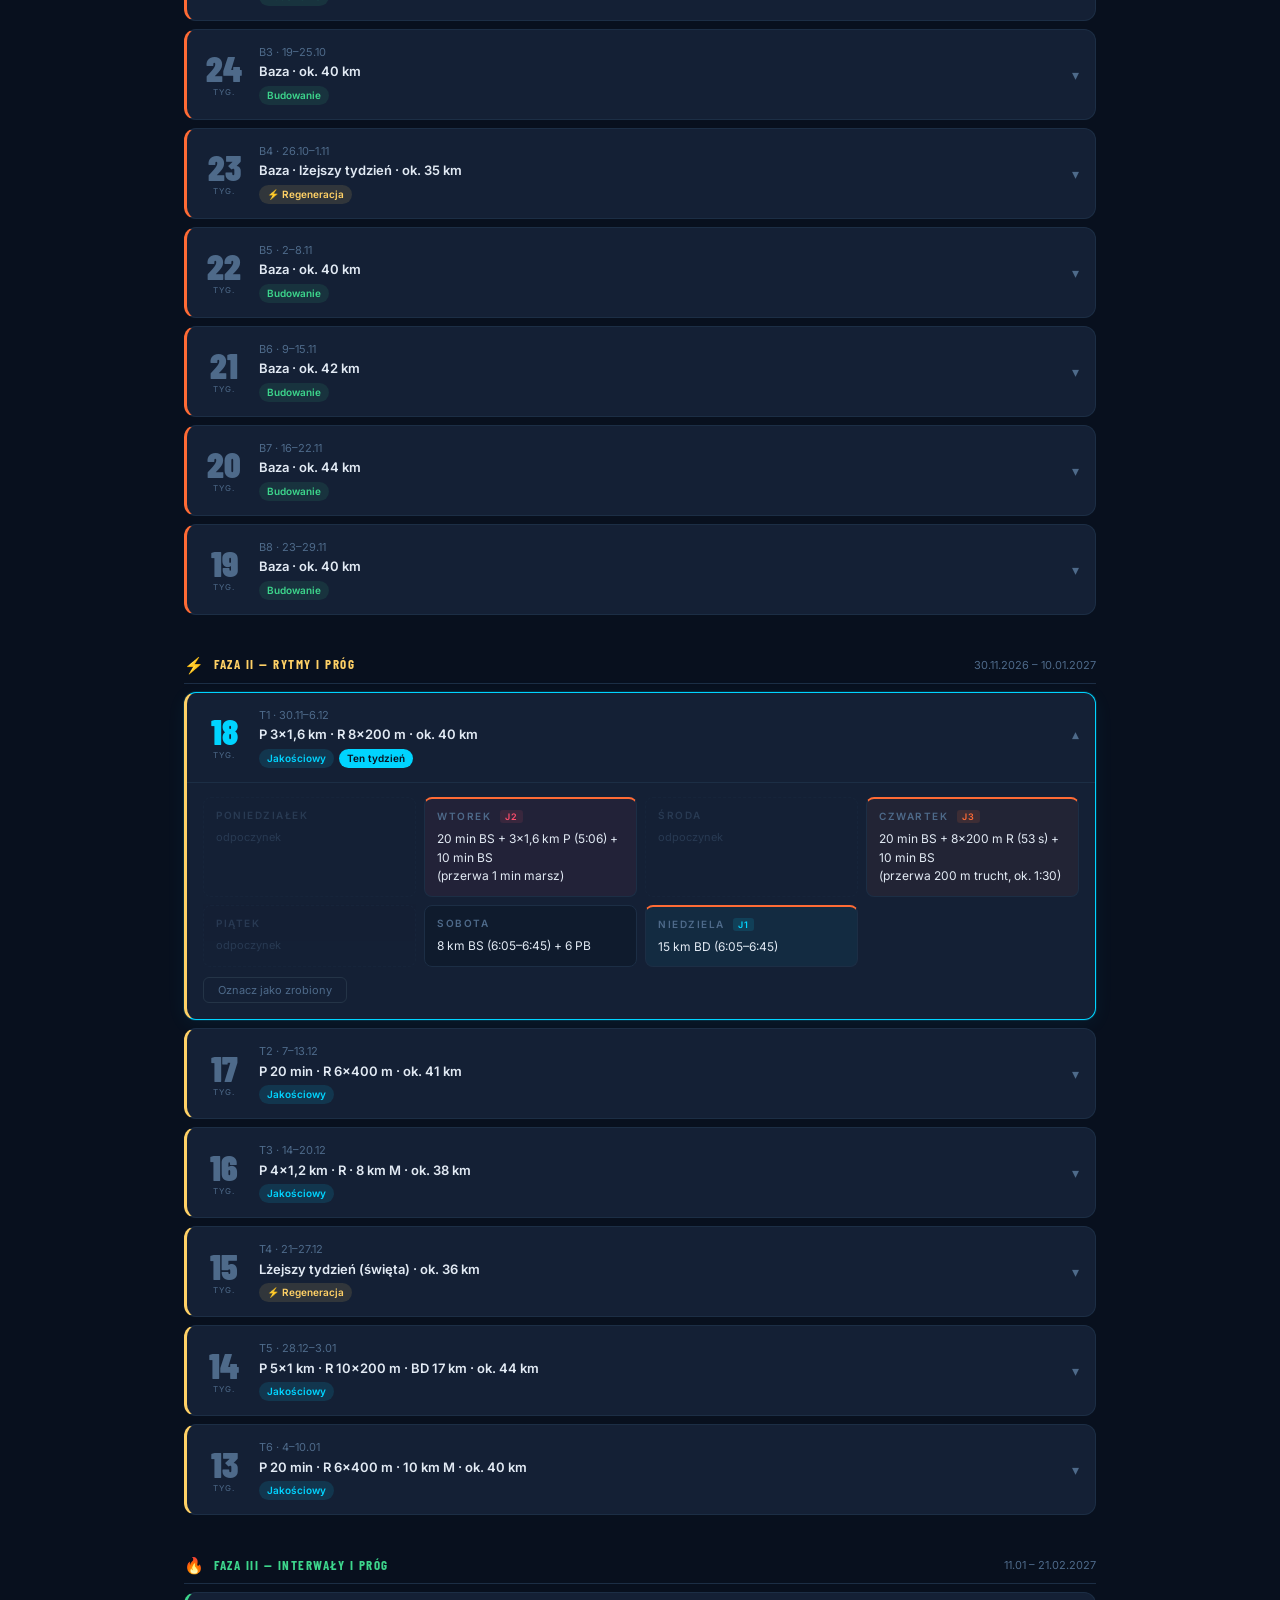
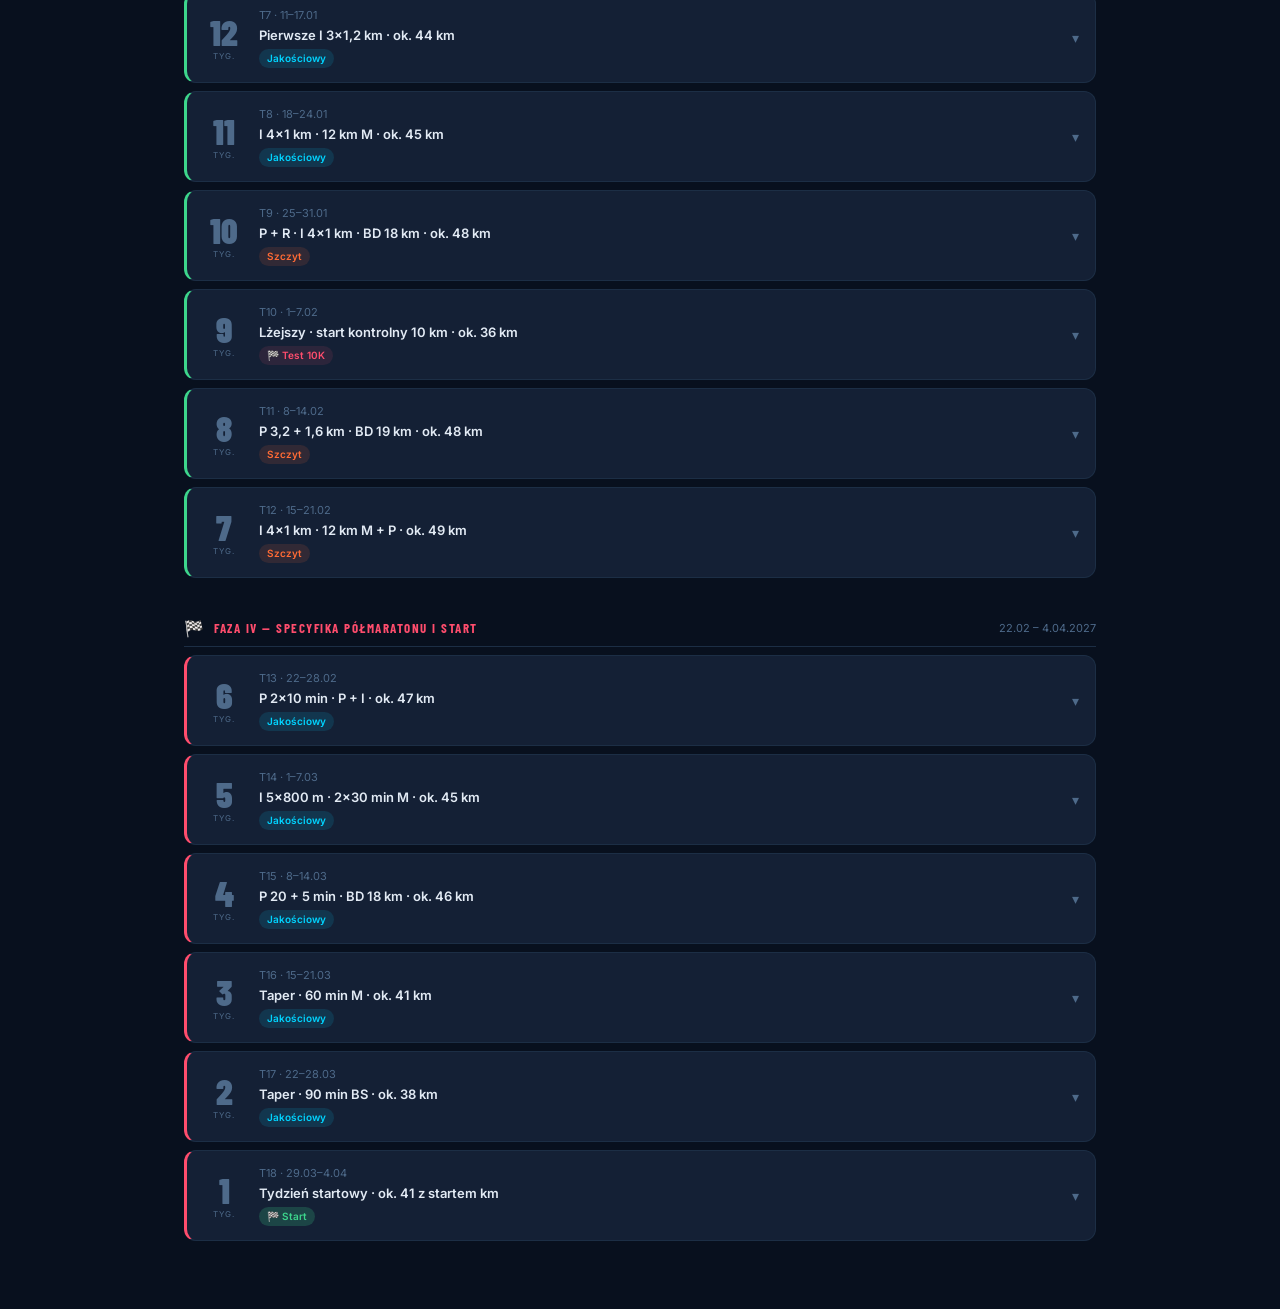
==== commit 140142f0: "Add multi-plan support and Półmaraton Warszawski 2027 plan - Plans live in js/plans/<id>.js (meta + " ====
--- a/index.html
+++ b/index.html
@@ -3,7 +3,7 @@
 <head>
 <meta charset="UTF-8">
 <meta name="viewport" content="width=device-width, initial-scale=1.0">
-<title>Półmaraton Gdański 2026 — Plan Treningowy</title>
+<title>Plan Treningowy</title>
 <link rel="icon" type="image/svg+xml" href="favicon.svg">
 <link rel="manifest" href="manifest.json">
 <link rel="apple-touch-icon" href="icon.png">
@@ -17,27 +17,10 @@
 <body>
 
 <header class="site-header">
-  <div class="eyebrow">Plan treningowy · Daniels + ZB</div>
-  <h1>Półmaraton<br><em>Gdańsk</em> 2026</h1>
+  <div class="eyebrow" id="eyebrow"></div>
+  <h1 id="plan-title"></h1>
 
-  <div class="header-meta">
-    <div class="meta-item">
-      <span class="meta-label">Start</span>
-      <span class="meta-value">27.09.2026</span>
-    </div>
-    <div class="meta-item">
-      <span class="meta-label">Cel</span>
-      <span class="meta-value accent">sub 1:50</span>
-    </div>
-    <div class="meta-item">
-      <span class="meta-label">Tygodnie</span>
-      <span class="meta-value">16</span>
-    </div>
-    <div class="meta-item">
-      <span class="meta-label">Baza</span>
-      <span class="meta-value">30–40 km</span>
-    </div>
-  </div>
+  <div class="header-meta" id="header-meta"></div>
 
   <div class="countdown">
     <div>
@@ -49,52 +32,16 @@
     <div class="cd-num" id="cd-weeks">—</div>
     <div class="cd-unit">tyg</div>
   </div>
+
+  <nav class="plan-nav" id="plan-nav" hidden></nav>
 </header>
 
-<div class="legend">
-  <div class="legend-title">Skróty</div>
-  <div class="legend-cards">
-    <div class="legend-card card-bs">
-      <div class="legend-abbr">BS</div>
-      <div class="legend-name">bieg spokojny (Easy)</div>
-      <div class="legend-desc">Tempo 5:56–6:26/km. Oddech swobodny, rozmowa możliwa. Rozgrzewki, schłodzenia i długie biegi niedzielne.</div>
-    </div>
-    <div class="legend-card card-tp">
-      <div class="legend-abbr">TP</div>
-      <div class="legend-name">tempo progowe (Threshold)</div>
-      <div class="legend-desc">Tempo 5:06–5:12/km. Ciągły bieg 20–40 min na granicy komfortu — możesz powiedzieć kilka słów, ale nie prowadzić rozmowy. Buduje wytrzymałość mleczanową.</div>
-    </div>
-    <div class="legend-card card-i">
-      <div class="legend-abbr">I</div>
-      <div class="legend-name">interwały (Interval)</div>
-      <div class="legend-desc">Tempo 4:40–4:50/km. Odcinki 400m–1,5km z przerwą trucht/marsz. Buduje VO2max i tolerancję na kwas mlekowy.</div>
-    </div>
-    <div class="legend-card card-bnp">
-      <div class="legend-abbr">BNP</div>
-      <div class="legend-name">bieg z narastającą prędkością</div>
-      <div class="legend-desc">Start spokojnie (~6:10/km), co kilka km przyspieszasz, finisz ~5:10/km. Uczy kontroli tempa i przygotowuje nogi do wyścigu.</div>
-    </div>
-    <div class="legend-card card-p">
-      <div class="legend-abbr">P</div>
-      <div class="legend-name">przebieżki (Strides)</div>
-      <div class="legend-desc">Luźne przyśpieszenia 80–100m, 20 sekund każde. Nie sprint — "swobodnie szybko". Przerwa 60s marszu/truchtu. Technika i aktywacja mięśni szybkokurczliwych.</div>
-    </div>
-  </div>
-  <div class="legend-paces">
-    <span class="legend-paces-label">Tempa VDOT 48–49</span>
-    <span class="legend-paces-note">(test 10km 12.07: 52:28)</span>
-    <span class="pace-chip pace-bs">BS 5:56–6:26</span>
-    <span class="pace-chip pace-tp">TP 5:06–5:12</span>
-    <span class="pace-chip pace-i">I 4:40–4:50</span>
-    <span class="pace-chip pace-m">M 5:18–5:25</span>
-    <span class="pace-chip pace-bnp">BNP 5:10–6:10</span>
-  </div>
-</div>
+<div class="legend" id="legend"></div>
 
 <div class="progress-wrap">
   <div class="progress-labels">
     <span>Postęp</span>
-    <span id="prog-text">0 / 16 tygodni</span>
+    <span id="prog-text"></span>
   </div>
   <div class="progress-track">
     <div class="progress-fill" id="prog-fill" style="width:0%"></div>
--- a/css/header.css
+++ b/css/header.css
@@ -96,6 +96,35 @@
   margin: 0 4px;
 }
 
+/* ── PLAN NAV ── */
+.plan-nav {
+  display: flex;
+  flex-wrap: wrap;
+  align-items: center;
+  gap: 8px 12px;
+  margin-top: 16px;
+  font-size: 12px;
+}
+
+.plan-nav[hidden] { display: none; }
+
+.plan-nav-label {
+  color: var(--muted);
+  text-transform: uppercase;
+  letter-spacing: 1px;
+  font-size: 10px;
+}
+
+.plan-nav-link {
+  color: var(--text);
+  text-decoration: none;
+  padding: 4px 10px;
+  border: 1px solid var(--border);
+  border-radius: 999px;
+}
+
+.plan-nav-link:hover { border-color: var(--cyan); color: var(--cyan); }
+
 /* ── LEGEND ── */
 .legend {
   max-width: 960px;
@@ -176,12 +205,48 @@
 .card-bnp .legend-abbr,
 .card-bnp .legend-name { color: var(--yellow); }
 
+.card-m {
+  background: var(--cyan-dim);
+  border-color: var(--cyan);
+}
+.card-m .legend-abbr,
+.card-m .legend-name { color: var(--cyan); }
+
+.card-r {
+  background: var(--yellow-dim);
+  border-color: var(--yellow);
+}
+.card-r .legend-abbr,
+.card-r .legend-name { color: var(--yellow); }
+
 .card-p {
   background: var(--green-dim);
   border-color: var(--green);
 }
 .card-p .legend-abbr,
 .card-p .legend-name { color: var(--green); }
+
+.legend-cards + .legend-title,
+.legend-text + .legend-title,
+.legend-after + .legend-title { margin-top: 24px; }
+
+.legend-text {
+  font-size: 13px;
+  line-height: 1.6;
+  color: var(--text);
+  opacity: 0.85;
+  margin-bottom: 14px;
+}
+
+.legend-text p + p,
+.legend-text ul + p,
+.legend-text p + ul { margin-top: 8px; }
+
+.legend-text ul { padding-left: 18px; }
+.legend-text li + li { margin-top: 4px; }
+.legend-text strong { color: var(--cyan); font-weight: 600; }
+
+.legend-after { margin-top: 14px; margin-bottom: 0; }
 
 /* ── PACES SUMMARY ── */
 .legend-paces {
@@ -247,6 +312,11 @@
   color: var(--yellow);
 }
 
+.pace-r {
+  background: var(--yellow-dim);
+  color: var(--yellow);
+}
+
 /* ── PROGRESS ── */
 .progress-wrap {
   max-width: 960px;
--- a/css/plan.css
+++ b/css/plan.css
@@ -38,6 +38,7 @@
 .p3.phase-header .phase-title { color: var(--green); }
 .p4.phase-header .phase-title { color: var(--red); }
 .p5.phase-header .phase-title { color: var(--cyan); }
+.p6.phase-header .phase-title { color: var(--yellow); }
 
 /* ── WEEK CARD ── */
 .week-card {
@@ -58,6 +59,7 @@
 .week-card.p3 { border-left: 3px solid var(--green); }
 .week-card.p4 { border-left: 3px solid var(--red); }
 .week-card.p5 { border-left: 3px solid var(--cyan); }
+.week-card.p6 { border-left: 3px solid var(--yellow); }
 
 .week-header {
   display: flex;
@@ -80,6 +82,7 @@
 
 .week-card.current .week-num { color: var(--cyan); }
 .week-card.p5 .week-num { color: var(--cyan); }
+.week-card.p6 .week-num { color: var(--yellow); }
 
 .week-num-sub {
   font-size: 8px;
@@ -170,6 +173,21 @@
   border-top: 2px solid var(--orange);
 }
 
+.day-cell.q-j1 { background: rgba(0,212,255,.06); }
+.day-cell.q-j2 { background: rgba(255,77,109,.06); }
+.day-cell.q-j3 { background: rgba(255,107,53,.06); }
+
+.q-tag {
+  margin-left: 4px;
+  padding: 1px 5px;
+  border-radius: 3px;
+  font-size: 9px;
+  letter-spacing: 1px;
+}
+.q-j1 .q-tag { background: var(--cyan-dim);   color: var(--cyan); }
+.q-j2 .q-tag { background: var(--red-dim);    color: var(--red); }
+.q-j3 .q-tag { background: var(--orange-dim); color: var(--orange); }
+
 .day-cell.race {
   border-top: 2px solid var(--yellow);
   background: rgba(255,209,102,.04);
